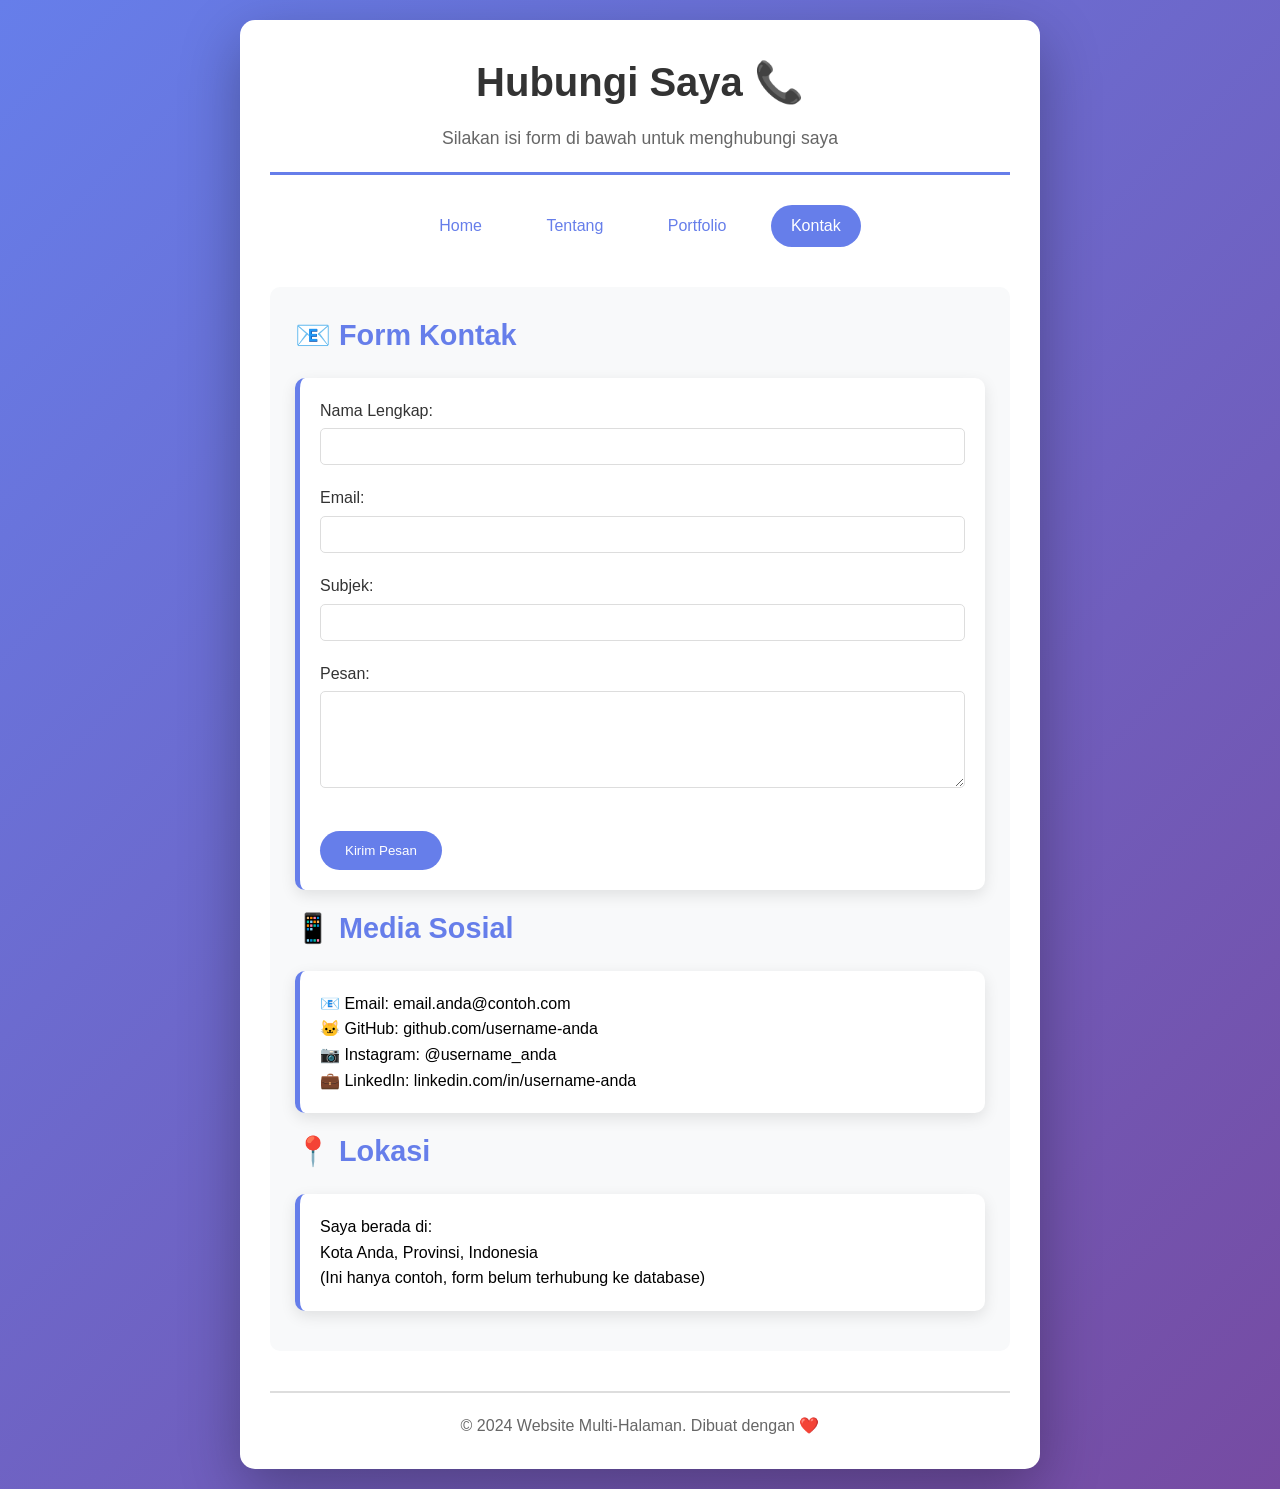
==== kontak.html @ 19db5e19 "Initial commit - Website portofolio" ====
<!DOCTYPE html>
<html lang="id">
<head>
    <meta charset="UTF-8">
    <meta name="viewport" content="width=device-width, initial-scale=1.0">
    <title>Kontak - Website Saya</title>
    <link rel="stylesheet" href="css/style.css">
</head>
<body>
    <div class="container">
        <header>
            <h1>Hubungi Saya 📞</h1>
            <p class="subtitle">Silakan isi form di bawah untuk menghubungi saya</p>
        </header>
        
        <nav>
            <a href="index.html">Home</a>
            <a href="tentang.html">Tentang</a>
            <a href="portfolio.html">Portfolio</a>
            <a href="kontak.html" class="active">Kontak</a>
        </nav>
        
        <section>
            <h2>📧 Form Kontak</h2>
            <div class="card">
                <form>
                    <div class="form-group">
                        <label for="nama">Nama Lengkap:</label>
                        <input type="text" id="nama" name="nama" required>
                    </div>
                    
                    <div class="form-group">
                        <label for="email">Email:</label>
                        <input type="email" id="email" name="email" required>
                    </div>
                    
                    <div class="form-group">
                        <label for="subjek">Subjek:</label>
                        <input type="text" id="subjek" name="subjek" required>
                    </div>
                    
                    <div class="form-group">
                        <label for="pesan">Pesan:</label>
                        <textarea id="pesan" name="pesan" rows="5" required></textarea>
                    </div>
                    
                    <button type="submit" class="btn">Kirim Pesan</button>
                </form>
            </div>
            
            <h2>📱 Media Sosial</h2>
            <div class="card">
                <p>📧 Email: email.anda@contoh.com</p>
                <p>🐱 GitHub: github.com/username-anda</p>
                <p>📷 Instagram: @username_anda</p>
                <p>💼 LinkedIn: linkedin.com/in/username-anda</p>
            </div>
            
            <h2>📍 Lokasi</h2>
            <div class="card">
                <p>Saya berada di:</p>
                <p>Kota Anda, Provinsi, Indonesia</p>
                <p>(Ini hanya contoh, form belum terhubung ke database)</p>
            </div>
        </section>
        
        <footer>
            <p>© 2024 Website Multi-Halaman. Dibuat dengan ❤️</p>
        </footer>
    </div>
</body>
</html>
---- css/style.css ----
/* css/style.css */

/* Reset & Base Styles */
* {
    margin: 0;
    padding: 0;
    box-sizing: border-box;
}

body {
    font-family: 'Segoe UI', Arial, sans-serif;
    line-height: 1.6;
    background: linear-gradient(135deg, #667eea 0%, #764ba2 100%);
    min-height: 100vh;
    padding: 20px;
}

/* Container */
.container {
    max-width: 800px;
    margin: 0 auto;
    background: white;
    padding: 30px;
    border-radius: 15px;
    box-shadow: 0 20px 60px rgba(0,0,0,0.3);
}

/* Header */
header {
    text-align: center;
    margin-bottom: 30px;
    padding-bottom: 20px;
    border-bottom: 3px solid #667eea;
}

h1 {
    color: #333;
    font-size: 2.5em;
    margin-bottom: 10px;
}

.subtitle {
    color: #666;
    font-size: 1.1em;
}

/* Navigasi */
nav {
    margin: 20px 0;
    text-align: center;
}

nav a {
    color: #667eea;
    text-decoration: none;
    margin: 0 10px;
    padding: 8px 20px;
    border-radius: 25px;
    transition: all 0.3s;
    font-weight: 500;
    display: inline-block;
}

nav a:hover {
    background: #667eea;
    color: white;
}

nav a.active {
    background: #667eea;
    color: white;
}

/* Section Umum */
section {
    margin: 40px 0;
    padding: 25px;
    background: #f8f9fa;
    border-radius: 10px;
}

h2 {
    color: #667eea;
    margin-bottom: 20px;
    font-size: 1.8em;
}

/* Card */
.card {
    background: white;
    padding: 20px;
    border-radius: 10px;
    margin: 15px 0;
    box-shadow: 0 5px 15px rgba(0,0,0,0.1);
    border-left: 5px solid #667eea;
}

/* Tombol */
.btn {
    display: inline-block;
    background: #667eea;
    color: white;
    padding: 12px 25px;
    text-decoration: none;
    border-radius: 25px;
    margin-top: 15px;
    transition: background 0.3s;
    border: none;
    cursor: pointer;
}

.btn:hover {
    background: #764ba2;
}

.btn-small {
    padding: 8px 15px;
    font-size: 0.9em;
}

/* Form Kontak */
.form-group {
    margin-bottom: 20px;
}

.form-group label {
    display: block;
    margin-bottom: 5px;
    color: #333;
    font-weight: 500;
}

.form-group input,
.form-group textarea {
    width: 100%;
    padding: 10px;
    border: 1px solid #ddd;
    border-radius: 5px;
    font-family: inherit;
}

.form-group input:focus,
.form-group textarea:focus {
    outline: none;
    border-color: #667eea;
}

/* Portfolio Grid */
.portfolio-grid {
    display: grid;
    grid-template-columns: repeat(auto-fit, minmax(250px, 1fr));
    gap: 20px;
    margin-top: 20px;
}

.portfolio-item {
    background: white;
    border-radius: 10px;
    overflow: hidden;
    box-shadow: 0 5px 15px rgba(0,0,0,0.1);
}

.portfolio-item img {
    width: 100%;
    height: 150px;
    object-fit: cover;
}

.portfolio-info {
    padding: 15px;
}

.portfolio-info h3 {
    margin-bottom: 5px;
    color: #333;
}

.portfolio-info p {
    color: #666;
    font-size: 0.9em;
    margin-bottom: 10px;
}

/* Tentang Page */
.skill-tags {
    display: flex;
    flex-wrap: wrap;
    gap: 10px;
    margin-top: 15px;
}

.skill-tag {
    background: #667eea;
    color: white;
    padding: 5px 15px;
    border-radius: 20px;
    font-size: 0.9em;
}

.timeline {
    margin-top: 20px;
}

.timeline-item {
    margin-bottom: 20px;
    padding-left: 20px;
    border-left: 3px solid #667eea;
}

.timeline-item h4 {
    color: #333;
    margin-bottom: 5px;
}

.timeline-date {
    color: #667eea;
    font-size: 0.9em;
    font-weight: 500;
}

/* Footer */
footer {
    text-align: center;
    margin-top: 30px;
    padding-top: 20px;
    border-top: 2px solid #ddd;
    color: #666;
}

/* Responsive */
@media (max-width: 768px) {
    .container {
        padding: 20px;
    }
    
    h1 {
        font-size: 2em;
    }
    
    nav a {
        margin: 5px;
        padding: 6px 12px;
        font-size: 0.9em;
    }
    
    .portfolio-grid {
        grid-template-columns: 1fr;
    }
}
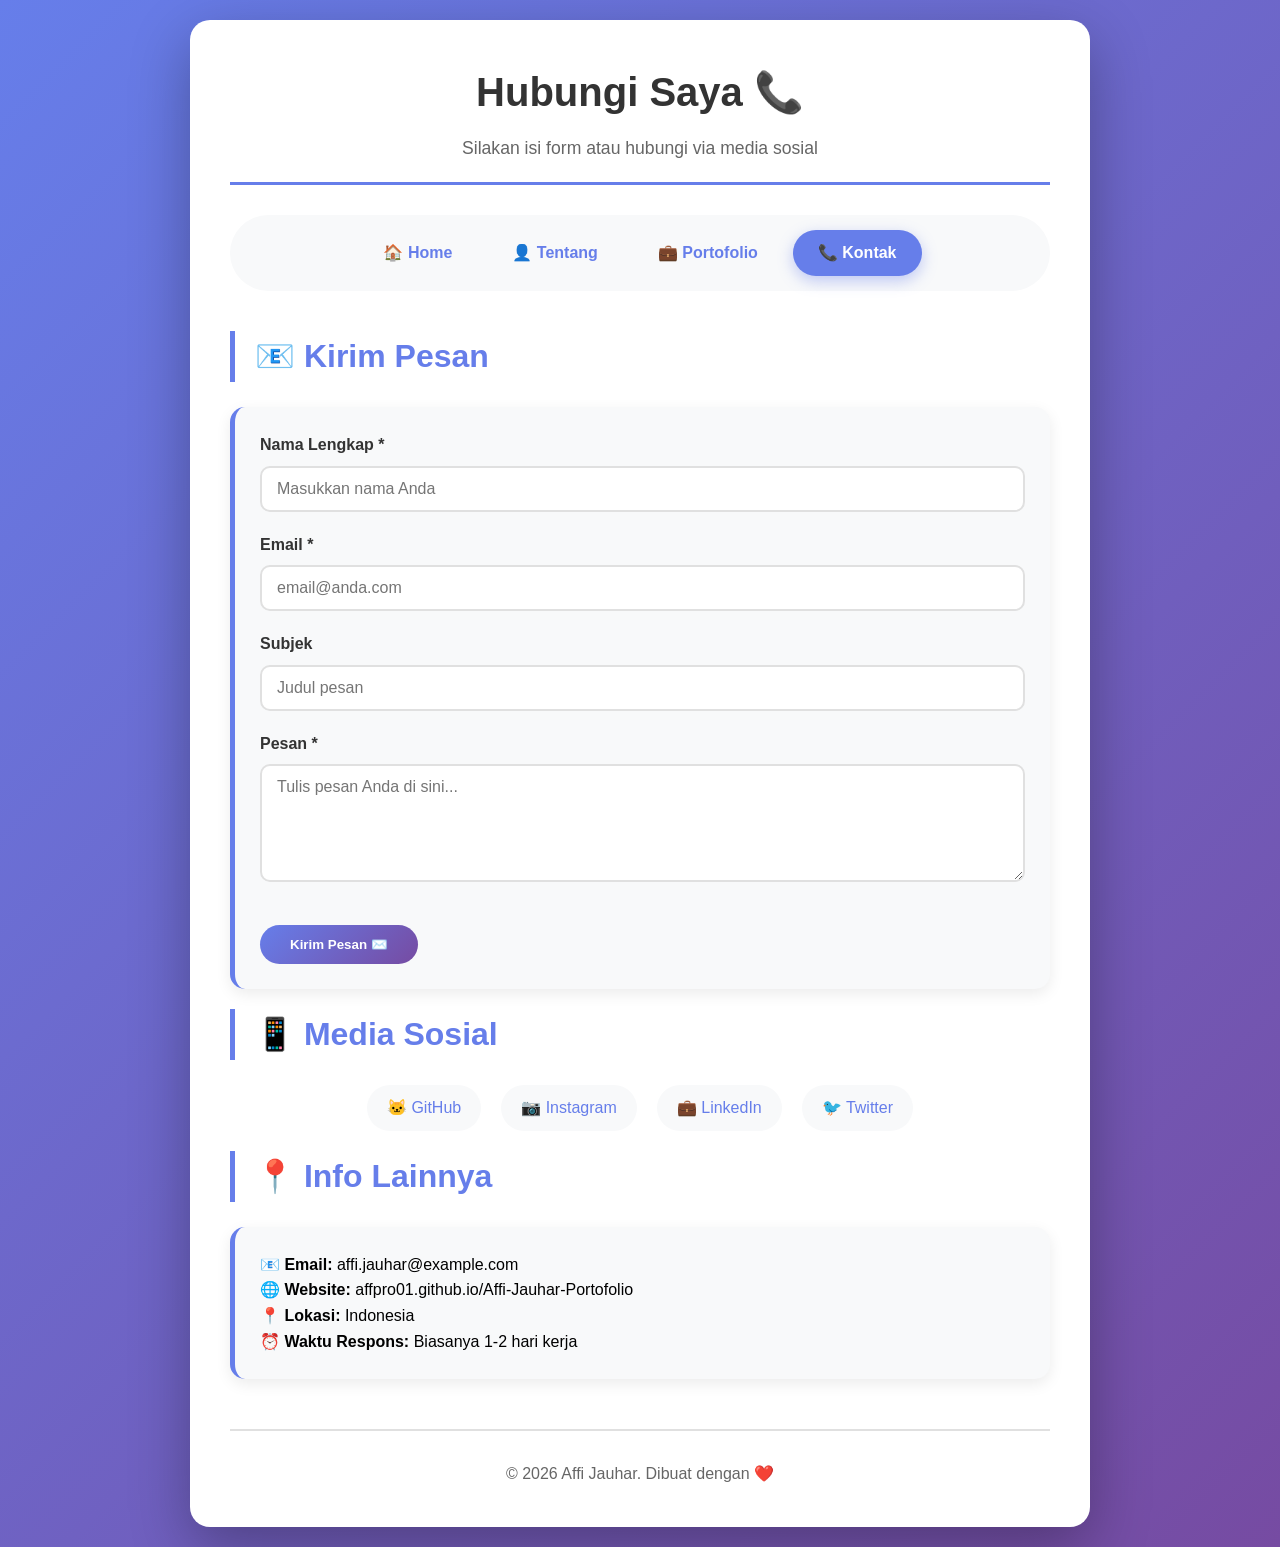
==== commit ceab8140: "New Edited" ====
--- a/kontak.html
+++ b/kontak.html
@@ -3,70 +3,77 @@
 <head>
     <meta charset="UTF-8">
     <meta name="viewport" content="width=device-width, initial-scale=1.0">
-    <title>Kontak - Website Saya</title>
+    <title>Kontak - Affi Jauhar</title>
     <link rel="stylesheet" href="css/style.css">
 </head>
 <body>
     <div class="container">
         <header>
             <h1>Hubungi Saya 📞</h1>
-            <p class="subtitle">Silakan isi form di bawah untuk menghubungi saya</p>
+            <p class="subtitle">Silakan isi form atau hubungi via media sosial</p>
         </header>
         
-        <nav>
-            <a href="index.html">Home</a>
-            <a href="tentang.html">Tentang</a>
-            <a href="portfolio.html">Portfolio</a>
-            <a href="kontak.html" class="active">Kontak</a>
-        </nav>
+        <!-- Tempat Navigasi -->
+        <div id="nav-placeholder"></div>
         
         <section>
-            <h2>📧 Form Kontak</h2>
+            <h2>📧 Kirim Pesan</h2>
             <div class="card">
-                <form>
+                <form id="contactForm">
                     <div class="form-group">
-                        <label for="nama">Nama Lengkap:</label>
-                        <input type="text" id="nama" name="nama" required>
+                        <label for="nama">Nama Lengkap *</label>
+                        <input type="text" id="nama" name="nama" required placeholder="Masukkan nama Anda">
                     </div>
                     
                     <div class="form-group">
-                        <label for="email">Email:</label>
-                        <input type="email" id="email" name="email" required>
+                        <label for="email">Email *</label>
+                        <input type="email" id="email" name="email" required placeholder="email@anda.com">
                     </div>
                     
                     <div class="form-group">
-                        <label for="subjek">Subjek:</label>
-                        <input type="text" id="subjek" name="subjek" required>
+                        <label for="subjek">Subjek</label>
+                        <input type="text" id="subjek" name="subjek" placeholder="Judul pesan">
                     </div>
                     
                     <div class="form-group">
-                        <label for="pesan">Pesan:</label>
-                        <textarea id="pesan" name="pesan" rows="5" required></textarea>
+                        <label for="pesan">Pesan *</label>
+                        <textarea id="pesan" name="pesan" rows="5" required placeholder="Tulis pesan Anda di sini..."></textarea>
                     </div>
                     
-                    <button type="submit" class="btn">Kirim Pesan</button>
+                    <button type="submit" class="btn">Kirim Pesan ✉️</button>
                 </form>
             </div>
             
             <h2>📱 Media Sosial</h2>
-            <div class="card">
-                <p>📧 Email: email.anda@contoh.com</p>
-                <p>🐱 GitHub: github.com/username-anda</p>
-                <p>📷 Instagram: @username_anda</p>
-                <p>💼 LinkedIn: linkedin.com/in/username-anda</p>
+            <div class="social-links">
+                <a href="#">🐱 GitHub</a>
+                <a href="#">📷 Instagram</a>
+                <a href="#">💼 LinkedIn</a>
+                <a href="#">🐦 Twitter</a>
             </div>
             
-            <h2>📍 Lokasi</h2>
+            <h2>📍 Info Lainnya</h2>
             <div class="card">
-                <p>Saya berada di:</p>
-                <p>Kota Anda, Provinsi, Indonesia</p>
-                <p>(Ini hanya contoh, form belum terhubung ke database)</p>
+                <p><strong>📧 Email:</strong> affi.jauhar@example.com</p>
+                <p><strong>🌐 Website:</strong> affpro01.github.io/Affi-Jauhar-Portofolio</p>
+                <p><strong>📍 Lokasi:</strong> Indonesia</p>
+                <p><strong>⏰ Waktu Respons:</strong> Biasanya 1-2 hari kerja</p>
             </div>
         </section>
         
         <footer>
-            <p>© 2024 Website Multi-Halaman. Dibuat dengan ❤️</p>
+            <p>© <span id="tahun"></span> Affi Jauhar. Dibuat dengan ❤️</p>
         </footer>
     </div>
+    
+    <script src="js/script.js"></script>
+    <script>
+        fetch('navigation.html')
+            .then(response => response.text())
+            .then(data => {
+                document.getElementById('nav-placeholder').innerHTML = data;
+                document.querySelector('.nav-kontak')?.classList.add('active');
+            });
+    </script>
 </body>
 </html>
--- a/css/style.css
+++ b/css/style.css
@@ -8,7 +8,7 @@
 }
 
 body {
-    font-family: 'Segoe UI', Arial, sans-serif;
+    font-family: 'Segoe UI', Tahoma, Geneva, Verdana, sans-serif;
     line-height: 1.6;
     background: linear-gradient(135deg, #667eea 0%, #764ba2 100%);
     min-height: 100vh;
@@ -17,12 +17,12 @@
 
 /* Container */
 .container {
-    max-width: 800px;
+    max-width: 900px;
     margin: 0 auto;
     background: white;
-    padding: 30px;
-    border-radius: 15px;
-    box-shadow: 0 20px 60px rgba(0,0,0,0.3);
+    padding: 40px;
+    border-radius: 20px;
+    box-shadow: 0 20px 60px rgba(0, 0, 0, 0.3);
 }
 
 /* Header */
@@ -33,7 +33,7 @@
     border-bottom: 3px solid #667eea;
 }
 
-h1 {
+header h1 {
     color: #333;
     font-size: 2.5em;
     margin-bottom: 10px;
@@ -44,77 +44,92 @@
     font-size: 1.1em;
 }
 
-/* Navigasi */
+/* ========== NAVIGASI ========== */
 nav {
-    margin: 20px 0;
-    text-align: center;
+    display: flex;
+    justify-content: center;
+    flex-wrap: wrap;
+    gap: 10px;
+    margin: 30px 0 20px 0;
+    padding: 15px 0;
+    background: #f8f9fa;
+    border-radius: 50px;
 }
 
 nav a {
     color: #667eea;
     text-decoration: none;
-    margin: 0 10px;
-    padding: 8px 20px;
-    border-radius: 25px;
-    transition: all 0.3s;
-    font-weight: 500;
+    padding: 10px 25px;
+    border-radius: 30px;
+    transition: all 0.3s ease;
+    font-weight: 600;
     display: inline-block;
 }
 
 nav a:hover {
     background: #667eea;
     color: white;
-}
-
+    transform: translateY(-2px);
+}
+
+/* Menu Aktif */
 nav a.active {
     background: #667eea;
     color: white;
+    box-shadow: 0 5px 15px rgba(102, 126, 234, 0.4);
+    pointer-events: none;
 }
 
 /* Section Umum */
 section {
     margin: 40px 0;
-    padding: 25px;
-    background: #f8f9fa;
-    border-radius: 10px;
 }
 
 h2 {
     color: #667eea;
-    margin-bottom: 20px;
-    font-size: 1.8em;
+    margin-bottom: 25px;
+    font-size: 2em;
+    border-left: 5px solid #667eea;
+    padding-left: 20px;
 }
 
 /* Card */
 .card {
-    background: white;
-    padding: 20px;
-    border-radius: 10px;
-    margin: 15px 0;
-    box-shadow: 0 5px 15px rgba(0,0,0,0.1);
+    background: #f8f9fa;
+    padding: 25px;
+    border-radius: 15px;
+    margin: 20px 0;
+    box-shadow: 0 5px 15px rgba(0, 0, 0, 0.08);
     border-left: 5px solid #667eea;
+    transition: transform 0.3s;
+}
+
+.card:hover {
+    transform: translateX(5px);
 }
 
 /* Tombol */
 .btn {
     display: inline-block;
-    background: #667eea;
-    color: white;
-    padding: 12px 25px;
+    background: linear-gradient(135deg, #667eea 0%, #764ba2 100%);
+    color: white;
+    padding: 12px 30px;
     text-decoration: none;
-    border-radius: 25px;
+    border-radius: 30px;
     margin-top: 15px;
-    transition: background 0.3s;
+    transition: all 0.3s;
     border: none;
     cursor: pointer;
+    font-weight: 600;
 }
 
 .btn:hover {
-    background: #764ba2;
+    transform: translateY(-3px);
+    box-shadow: 0 10px 25px rgba(102, 126, 234, 0.4);
 }
 
 .btn-small {
-    padding: 8px 15px;
+    padding: 8px 20px;
     font-size: 0.9em;
 }
 
@@ -125,18 +140,20 @@
 
 .form-group label {
     display: block;
-    margin-bottom: 5px;
+    margin-bottom: 8px;
     color: #333;
-    font-weight: 500;
+    font-weight: 600;
 }
 
 .form-group input,
 .form-group textarea {
     width: 100%;
-    padding: 10px;
-    border: 1px solid #ddd;
-    border-radius: 5px;
+    padding: 12px 15px;
+    border: 2px solid #e0e0e0;
+    border-radius: 10px;
     font-family: inherit;
+    font-size: 16px;
+    transition: border-color 0.3s;
 }
 
 .form-group input:focus,
@@ -148,83 +165,128 @@
 /* Portfolio Grid */
 .portfolio-grid {
     display: grid;
-    grid-template-columns: repeat(auto-fit, minmax(250px, 1fr));
-    gap: 20px;
-    margin-top: 20px;
+    grid-template-columns: repeat(auto-fit, minmax(280px, 1fr));
+    gap: 25px;
+    margin-top: 30px;
 }
 
 .portfolio-item {
     background: white;
-    border-radius: 10px;
+    border-radius: 15px;
     overflow: hidden;
-    box-shadow: 0 5px 15px rgba(0,0,0,0.1);
-}
-
-.portfolio-item img {
-    width: 100%;
-    height: 150px;
-    object-fit: cover;
+    box-shadow: 0 10px 30px rgba(0, 0, 0, 0.1);
+    transition: transform 0.3s;
+}
+
+.portfolio-item:hover {
+    transform: translateY(-10px);
+}
+
+.portfolio-image {
+    background: linear-gradient(135deg, #667eea 0%, #764ba2 100%);
+    height: 180px;
+    display: flex;
+    align-items: center;
+    justify-content: center;
+    color: white;
+    font-size: 4em;
 }
 
 .portfolio-info {
-    padding: 15px;
+    padding: 20px;
 }
 
 .portfolio-info h3 {
-    margin-bottom: 5px;
     color: #333;
+    margin-bottom: 10px;
+    font-size: 1.3em;
 }
 
 .portfolio-info p {
     color: #666;
-    font-size: 0.9em;
-    margin-bottom: 10px;
-}
-
-/* Tentang Page */
+    margin-bottom: 15px;
+}
+
+/* Skill Tags */
 .skill-tags {
     display: flex;
     flex-wrap: wrap;
-    gap: 10px;
-    margin-top: 15px;
+    gap: 12px;
+    margin: 20px 0;
 }
 
 .skill-tag {
-    background: #667eea;
-    color: white;
-    padding: 5px 15px;
-    border-radius: 20px;
-    font-size: 0.9em;
-}
-
+    background: linear-gradient(135deg, #667eea 0%, #764ba2 100%);
+    color: white;
+    padding: 8px 20px;
+    border-radius: 30px;
+    font-size: 0.95em;
+    font-weight: 500;
+}
+
+/* Timeline */
 .timeline {
-    margin-top: 20px;
+    margin: 30px 0;
 }
 
 .timeline-item {
-    margin-bottom: 20px;
-    padding-left: 20px;
+    margin-bottom: 25px;
+    padding-left: 25px;
     border-left: 3px solid #667eea;
+    position: relative;
+}
+
+.timeline-item::before {
+    content: "●";
+    position: absolute;
+    left: -10px;
+    top: 0;
+    color: #667eea;
+    font-size: 1.2em;
 }
 
 .timeline-item h4 {
     color: #333;
     margin-bottom: 5px;
+    font-size: 1.2em;
 }
 
 .timeline-date {
     color: #667eea;
     font-size: 0.9em;
-    font-weight: 500;
+    font-weight: 600;
+    margin-bottom: 8px;
 }
 
 /* Footer */
 footer {
     text-align: center;
-    margin-top: 30px;
-    padding-top: 20px;
-    border-top: 2px solid #ddd;
+    margin-top: 50px;
+    padding-top: 30px;
+    border-top: 2px solid #e0e0e0;
     color: #666;
+}
+
+/* Social Links */
+.social-links {
+    display: flex;
+    justify-content: center;
+    gap: 20px;
+    margin: 20px 0;
+}
+
+.social-links a {
+    color: #667eea;
+    text-decoration: none;
+    padding: 10px 20px;
+    background: #f8f9fa;
+    border-radius: 30px;
+    transition: all 0.3s;
+}
+
+.social-links a:hover {
+    background: #667eea;
+    color: white;
 }
 
 /* Responsive */
@@ -233,17 +295,91 @@
         padding: 20px;
     }
     
-    h1 {
-        font-size: 2em;
+    header h1 {
+        font-size: 1.8em;
+    }
+    
+    nav {
+        flex-direction: column;
+        align-items: center;
+        border-radius: 20px;
     }
     
     nav a {
-        margin: 5px;
-        padding: 6px 12px;
-        font-size: 0.9em;
+        width: 100%;
+        text-align: center;
+    }
+    
+    h2 {
+        font-size: 1.5em;
     }
     
     .portfolio-grid {
         grid-template-columns: 1fr;
     }
+}
+
+/* Notifikasi */
+.notification {
+    position: fixed;
+    top: 20px;
+    right: 20px;
+    max-width: 350px;
+    padding: 15px 20px;
+    background: white;
+    border-radius: 10px;
+    box-shadow: 0 5px 20px rgba(0,0,0,0.2);
+    z-index: 9999;
+    animation: slideIn 0.3s ease;
+}
+
+@keyframes slideIn {
+    from {
+        transform: translateX(100%);
+        opacity: 0;
+    }
+    to {
+        transform: translateX(0);
+        opacity: 1;
+    }
+}
+
+.notification-content {
+    display: flex;
+    align-items: center;
+    gap: 10px;
+}
+
+.notification-success { border-left: 4px solid #4CAF50; }
+.notification-error { border-left: 4px solid #f44336; }
+.notification-info { border-left: 4px solid #2196F3; }
+
+/* Back to Top */
+.back-to-top {
+    position: fixed;
+    bottom: 30px;
+    right: 30px;
+    width: 50px;
+    height: 50px;
+    background: #667eea;
+    color: white;
+    border: none;
+    border-radius: 50%;
+    font-size: 24px;
+    cursor: pointer;
+    display: none;
+    align-items: center;
+    justify-content: center;
+    box-shadow: 0 5px 15px rgba(102, 126, 234, 0.4);
+    transition: all 0.3s;
+    z-index: 99;
+}
+
+.back-to-top:hover {
+    background: #764ba2;
+    transform: translateY(-3px);
+}
+
+.back-to-top.show {
+    display: flex;
 }
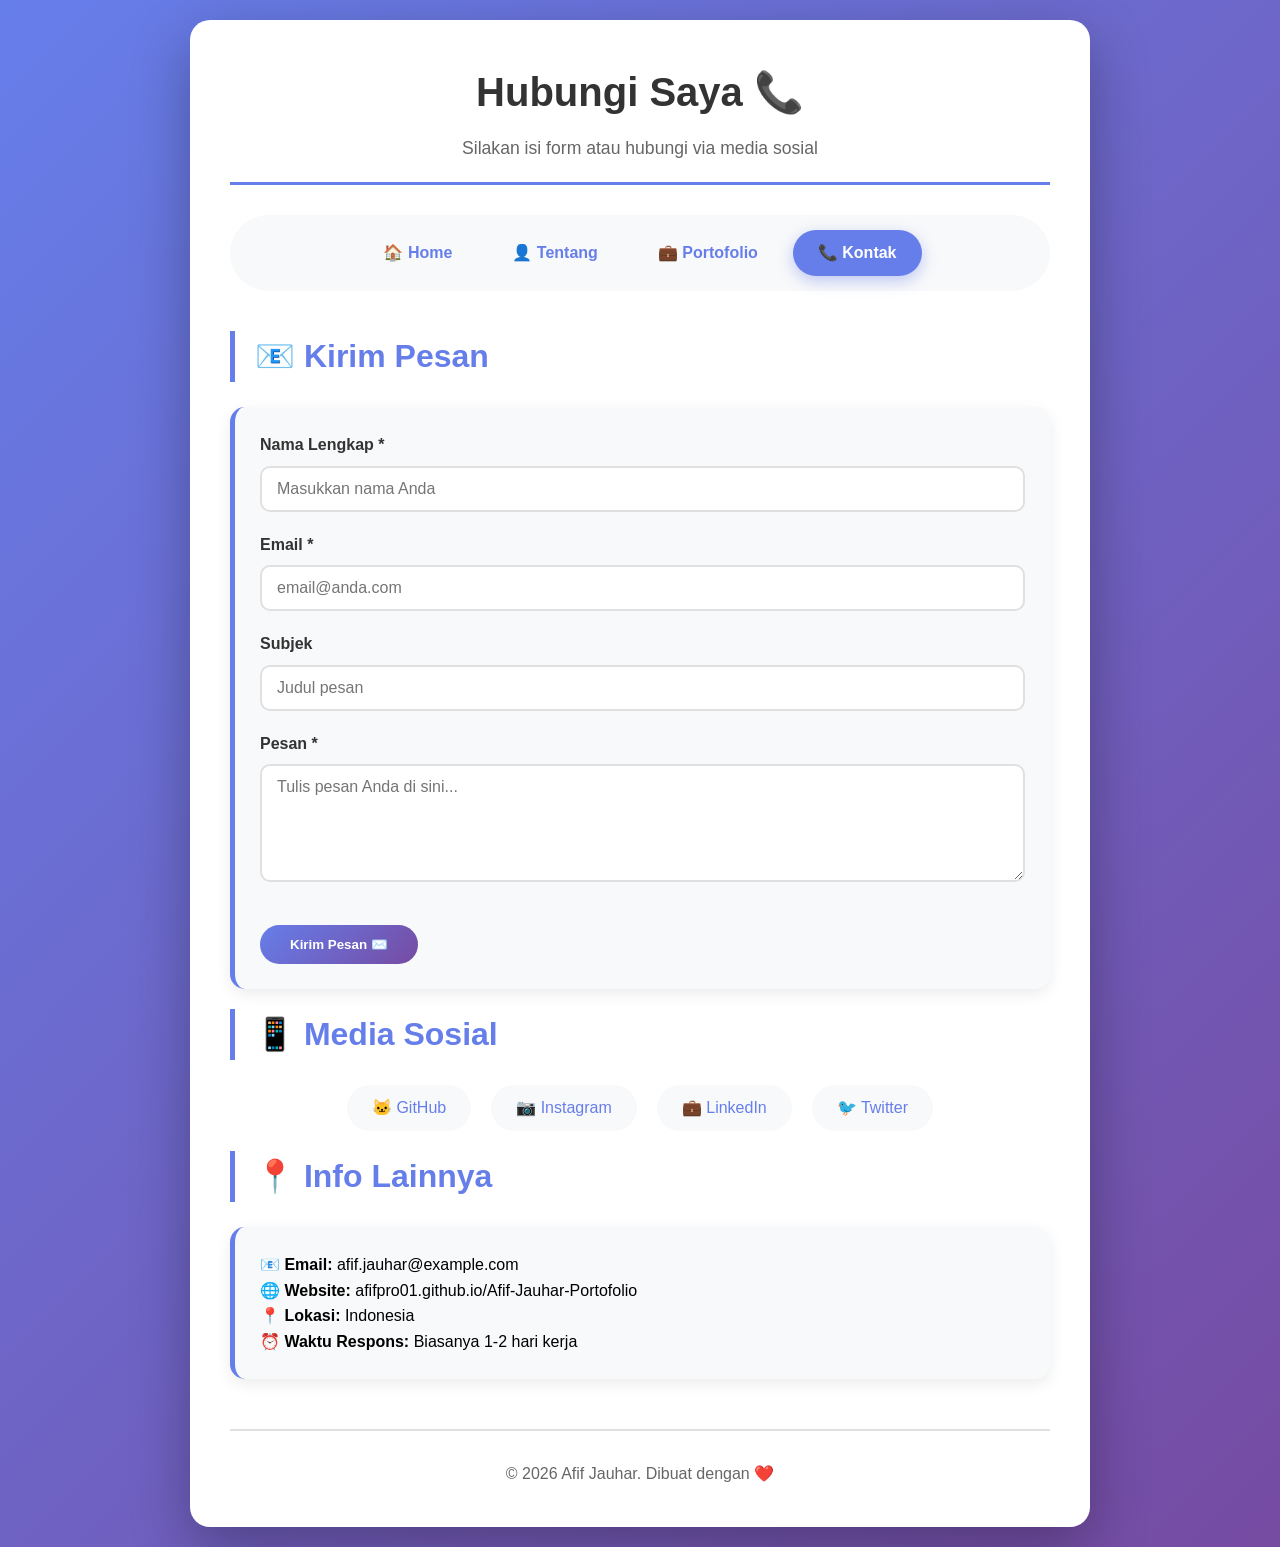
==== commit 47fd22bc: "Ganti Nama" ====
--- a/kontak.html
+++ b/kontak.html
@@ -3,7 +3,7 @@
 <head>
     <meta charset="UTF-8">
     <meta name="viewport" content="width=device-width, initial-scale=1.0">
-    <title>Kontak - Affi Jauhar</title>
+    <title>Kontak - Afif Jauhar</title>
     <link rel="stylesheet" href="css/style.css">
 </head>
 <body>
@@ -54,15 +54,15 @@
             
             <h2>📍 Info Lainnya</h2>
             <div class="card">
-                <p><strong>📧 Email:</strong> affi.jauhar@example.com</p>
-                <p><strong>🌐 Website:</strong> affpro01.github.io/Affi-Jauhar-Portofolio</p>
+                <p><strong>📧 Email:</strong> afif.jauhar@example.com</p>
+                <p><strong>🌐 Website:</strong> afifpro01.github.io/Afif-Jauhar-Portofolio</p>
                 <p><strong>📍 Lokasi:</strong> Indonesia</p>
                 <p><strong>⏰ Waktu Respons:</strong> Biasanya 1-2 hari kerja</p>
             </div>
         </section>
         
         <footer>
-            <p>© <span id="tahun"></span> Affi Jauhar. Dibuat dengan ❤️</p>
+            <p>© <span id="tahun"></span> Afif Jauhar. Dibuat dengan ❤️</p>
         </footer>
     </div>
     
--- a/css/style.css
+++ b/css/style.css
@@ -13,6 +13,12 @@
     background: linear-gradient(135deg, #667eea 0%, #764ba2 100%);
     min-height: 100vh;
     padding: 20px;
+    opacity: 1;
+    transition: opacity 0.4s ease-in-out;
+}
+
+body.fade-out {
+    opacity: 0;
 }
 
 /* Container */
@@ -23,6 +29,18 @@
     padding: 40px;
     border-radius: 20px;
     box-shadow: 0 20px 60px rgba(0, 0, 0, 0.3);
+    animation: slideUp 0.6s ease-out;
+}
+
+@keyframes slideUp {
+    from {
+        opacity: 0;
+        transform: translateY(30px);
+    }
+    to {
+        opacity: 1;
+        transform: translateY(0);
+    }
 }
 
 /* Header */
@@ -54,6 +72,18 @@
     padding: 15px 0;
     background: #f8f9fa;
     border-radius: 50px;
+    animation: navFadeIn 0.8s ease-out;
+}
+
+@keyframes navFadeIn {
+    from {
+        opacity: 0;
+        transform: translateY(-20px);
+    }
+    to {
+        opacity: 1;
+        transform: translateY(0);
+    }
 }
 
 nav a {
@@ -64,6 +94,24 @@
     transition: all 0.3s ease;
     font-weight: 600;
     display: inline-block;
+    position: relative;
+    overflow: hidden;
+}
+
+nav a::before {
+    content: '';
+    position: absolute;
+    bottom: 0;
+    left: 50%;
+    transform: translateX(-50%);
+    width: 0;
+    height: 3px;
+    background: #667eea;
+    transition: width 0.3s ease;
+}
+
+nav a:hover::before {
+    width: 70%;
 }
 
 nav a:hover {
@@ -80,9 +128,25 @@
     pointer-events: none;
 }
 
+nav a.active::before {
+    display: none;
+}
+
 /* Section Umum */
 section {
     margin: 40px 0;
+    animation: sectionFade 0.8s ease-out;
+}
+
+@keyframes sectionFade {
+    from {
+        opacity: 0;
+        transform: translateX(-20px);
+    }
+    to {
+        opacity: 1;
+        transform: translateX(0);
+    }
 }
 
 h2 {
@@ -101,11 +165,29 @@
     margin: 20px 0;
     box-shadow: 0 5px 15px rgba(0, 0, 0, 0.08);
     border-left: 5px solid #667eea;
-    transition: transform 0.3s;
+    transition: all 0.3s ease;
+    animation: cardPop 0.6s ease-out;
+    animation-fill-mode: both;
+}
+
+.card:nth-child(1) { animation-delay: 0.1s; }
+.card:nth-child(2) { animation-delay: 0.2s; }
+.card:nth-child(3) { animation-delay: 0.3s; }
+
+@keyframes cardPop {
+    from {
+        opacity: 0;
+        transform: scale(0.95);
+    }
+    to {
+        opacity: 1;
+        transform: scale(1);
+    }
 }
 
 .card:hover {
-    transform: translateX(5px);
+    transform: translateX(5px) translateY(-5px);
+    box-shadow: 0 15px 30px rgba(102, 126, 234, 0.2);
 }
 
 /* Tombol */
@@ -121,11 +203,27 @@
     border: none;
     cursor: pointer;
     font-weight: 600;
+    position: relative;
+    overflow: hidden;
+}
+
+.btn::after {
+    content: '→';
+    position: absolute;
+    right: -20px;
+    top: 50%;
+    transform: translateY(-50%);
+    transition: right 0.3s ease;
+}
+
+.btn:hover::after {
+    right: 20px;
 }
 
 .btn:hover {
     transform: translateY(-3px);
     box-shadow: 0 10px 25px rgba(102, 126, 234, 0.4);
+    padding-right: 45px;
 }
 
 .btn-small {
@@ -136,6 +234,24 @@
 /* Form Kontak */
 .form-group {
     margin-bottom: 20px;
+    animation: formSlide 0.5s ease-out;
+    animation-fill-mode: both;
+}
+
+.form-group:nth-child(1) { animation-delay: 0.1s; }
+.form-group:nth-child(2) { animation-delay: 0.2s; }
+.form-group:nth-child(3) { animation-delay: 0.3s; }
+.form-group:nth-child(4) { animation-delay: 0.4s; }
+
+@keyframes formSlide {
+    from {
+        opacity: 0;
+        transform: translateX(-20px);
+    }
+    to {
+        opacity: 1;
+        transform: translateX(0);
+    }
 }
 
 .form-group label {
@@ -153,13 +269,15 @@
     border-radius: 10px;
     font-family: inherit;
     font-size: 16px;
-    transition: border-color 0.3s;
+    transition: all 0.3s;
 }
 
 .form-group input:focus,
 .form-group textarea:focus {
     outline: none;
     border-color: #667eea;
+    box-shadow: 0 0 0 3px rgba(102, 126, 234, 0.2);
+    transform: scale(1.02);
 }
 
 /* Portfolio Grid */
@@ -175,11 +293,30 @@
     border-radius: 15px;
     overflow: hidden;
     box-shadow: 0 10px 30px rgba(0, 0, 0, 0.1);
-    transition: transform 0.3s;
+    transition: all 0.4s ease;
+    animation: gridItem 0.6s ease-out;
+    animation-fill-mode: both;
+}
+
+.portfolio-item:nth-child(1) { animation-delay: 0.1s; }
+.portfolio-item:nth-child(2) { animation-delay: 0.2s; }
+.portfolio-item:nth-child(3) { animation-delay: 0.3s; }
+.portfolio-item:nth-child(4) { animation-delay: 0.4s; }
+
+@keyframes gridItem {
+    from {
+        opacity: 0;
+        transform: translateY(30px);
+    }
+    to {
+        opacity: 1;
+        transform: translateY(0);
+    }
 }
 
 .portfolio-item:hover {
-    transform: translateY(-10px);
+    transform: translateY(-15px) scale(1.02);
+    box-shadow: 0 20px 40px rgba(102, 126, 234, 0.3);
 }
 
 .portfolio-image {
@@ -190,21 +327,15 @@
     justify-content: center;
     color: white;
     font-size: 4em;
+    transition: transform 0.5s;
+}
+
+.portfolio-item:hover .portfolio-image {
+    transform: scale(1.1);
 }
 
 .portfolio-info {
     padding: 20px;
-}
-
-.portfolio-info h3 {
-    color: #333;
-    margin-bottom: 10px;
-    font-size: 1.3em;
-}
-
-.portfolio-info p {
-    color: #666;
-    margin-bottom: 15px;
 }
 
 /* Skill Tags */
@@ -222,6 +353,32 @@
     border-radius: 30px;
     font-size: 0.95em;
     font-weight: 500;
+    animation: tagPop 0.5s ease-out;
+    animation-fill-mode: both;
+    transition: all 0.3s;
+}
+
+.skill-tag:nth-child(1) { animation-delay: 0.1s; }
+.skill-tag:nth-child(2) { animation-delay: 0.15s; }
+.skill-tag:nth-child(3) { animation-delay: 0.2s; }
+.skill-tag:nth-child(4) { animation-delay: 0.25s; }
+.skill-tag:nth-child(5) { animation-delay: 0.3s; }
+.skill-tag:nth-child(6) { animation-delay: 0.35s; }
+
+@keyframes tagPop {
+    from {
+        opacity: 0;
+        transform: scale(0.5);
+    }
+    to {
+        opacity: 1;
+        transform: scale(1);
+    }
+}
+
+.skill-tag:hover {
+    transform: scale(1.1) rotate(2deg);
+    box-shadow: 0 5px 15px rgba(102, 126, 234, 0.4);
 }
 
 /* Timeline */
@@ -234,6 +391,24 @@
     padding-left: 25px;
     border-left: 3px solid #667eea;
     position: relative;
+    animation: timelineSlide 0.6s ease-out;
+    animation-fill-mode: both;
+}
+
+.timeline-item:nth-child(1) { animation-delay: 0.1s; }
+.timeline-item:nth-child(2) { animation-delay: 0.2s; }
+.timeline-item:nth-child(3) { animation-delay: 0.3s; }
+.timeline-item:nth-child(4) { animation-delay: 0.4s; }
+
+@keyframes timelineSlide {
+    from {
+        opacity: 0;
+        transform: translateX(-20px);
+    }
+    to {
+        opacity: 1;
+        transform: translateX(0);
+    }
 }
 
 .timeline-item::before {
@@ -243,19 +418,18 @@
     top: 0;
     color: #667eea;
     font-size: 1.2em;
-}
-
-.timeline-item h4 {
-    color: #333;
-    margin-bottom: 5px;
-    font-size: 1.2em;
-}
-
-.timeline-date {
-    color: #667eea;
-    font-size: 0.9em;
-    font-weight: 600;
-    margin-bottom: 8px;
+    animation: pulse 2s infinite;
+}
+
+@keyframes pulse {
+    0%, 100% {
+        transform: scale(1);
+        opacity: 1;
+    }
+    50% {
+        transform: scale(1.2);
+        opacity: 0.7;
+    }
 }
 
 /* Footer */
@@ -265,6 +439,18 @@
     padding-top: 30px;
     border-top: 2px solid #e0e0e0;
     color: #666;
+    animation: footerFade 1s ease-out;
+}
+
+@keyframes footerFade {
+    from {
+        opacity: 0;
+        transform: translateY(20px);
+    }
+    to {
+        opacity: 1;
+        transform: translateY(0);
+    }
 }
 
 /* Social Links */
@@ -273,50 +459,62 @@
     justify-content: center;
     gap: 20px;
     margin: 20px 0;
+    flex-wrap: wrap;
 }
 
 .social-links a {
     color: #667eea;
     text-decoration: none;
-    padding: 10px 20px;
+    padding: 10px 25px;
     background: #f8f9fa;
     border-radius: 30px;
     transition: all 0.3s;
+    animation: socialPop 0.6s ease-out;
+    animation-fill-mode: both;
+}
+
+.social-links a:nth-child(1) { animation-delay: 0.1s; }
+.social-links a:nth-child(2) { animation-delay: 0.2s; }
+.social-links a:nth-child(3) { animation-delay: 0.3s; }
+.social-links a:nth-child(4) { animation-delay: 0.4s; }
+
+@keyframes socialPop {
+    from {
+        opacity: 0;
+        transform: translateY(20px);
+    }
+    to {
+        opacity: 1;
+        transform: translateY(0);
+    }
 }
 
 .social-links a:hover {
     background: #667eea;
     color: white;
-}
-
-/* Responsive */
-@media (max-width: 768px) {
-    .container {
-        padding: 20px;
-    }
-    
-    header h1 {
-        font-size: 1.8em;
-    }
-    
-    nav {
-        flex-direction: column;
-        align-items: center;
-        border-radius: 20px;
-    }
-    
-    nav a {
-        width: 100%;
-        text-align: center;
-    }
-    
-    h2 {
-        font-size: 1.5em;
-    }
-    
-    .portfolio-grid {
-        grid-template-columns: 1fr;
-    }
+    transform: translateY(-5px) scale(1.1);
+    box-shadow: 0 10px 20px rgba(102, 126, 234, 0.3);
+}
+
+/* Loading Spinner */
+body.fade-out::after {
+    content: '';
+    position: fixed;
+    top: 50%;
+    left: 50%;
+    transform: translate(-50%, -50%);
+    width: 60px;
+    height: 60px;
+    border: 6px solid #f3f3f3;
+    border-top: 6px solid #667eea;
+    border-radius: 50%;
+    animation: spin 1s linear infinite;
+    z-index: 9999;
+}
+
+@keyframes spin {
+    0% { transform: translate(-50%, -50%) rotate(0deg); }
+    100% { transform: translate(-50%, -50%) rotate(360deg); }
 }
 
 /* Notifikasi */
@@ -330,7 +528,7 @@
     border-radius: 10px;
     box-shadow: 0 5px 20px rgba(0,0,0,0.2);
     z-index: 9999;
-    animation: slideIn 0.3s ease;
+    animation: slideIn 0.3s ease, float 3s ease-in-out infinite;
 }
 
 @keyframes slideIn {
@@ -344,15 +542,14 @@
     }
 }
 
-.notification-content {
-    display: flex;
-    align-items: center;
-    gap: 10px;
-}
-
-.notification-success { border-left: 4px solid #4CAF50; }
-.notification-error { border-left: 4px solid #f44336; }
-.notification-info { border-left: 4px solid #2196F3; }
+@keyframes float {
+    0%, 100% {
+        transform: translateY(0);
+    }
+    50% {
+        transform: translateY(-5px);
+    }
+}
 
 /* Back to Top */
 .back-to-top {
@@ -373,13 +570,63 @@
     box-shadow: 0 5px 15px rgba(102, 126, 234, 0.4);
     transition: all 0.3s;
     z-index: 99;
+    animation: bounce 2s infinite;
+}
+
+@keyframes bounce {
+    0%, 100% {
+        transform: translateY(0);
+    }
+    50% {
+        transform: translateY(-5px);
+    }
 }
 
 .back-to-top:hover {
     background: #764ba2;
-    transform: translateY(-3px);
+    transform: scale(1.1) rotate(360deg);
 }
 
 .back-to-top.show {
     display: flex;
+}
+
+/* Responsive */
+@media (max-width: 768px) {
+    .container {
+        padding: 20px;
+    }
+    
+    header h1 {
+        font-size: 1.8em;
+    }
+    
+    nav {
+        flex-direction: column;
+        align-items: center;
+        border-radius: 20px;
+    }
+    
+    nav a {
+        width: 100%;
+        text-align: center;
+    }
+    
+    h2 {
+        font-size: 1.5em;
+    }
+    
+    .portfolio-grid {
+        grid-template-columns: 1fr;
+    }
+    
+    .social-links {
+        flex-direction: column;
+        align-items: center;
+    }
+    
+    .social-links a {
+        width: 100%;
+        text-align: center;
+    }
 }
